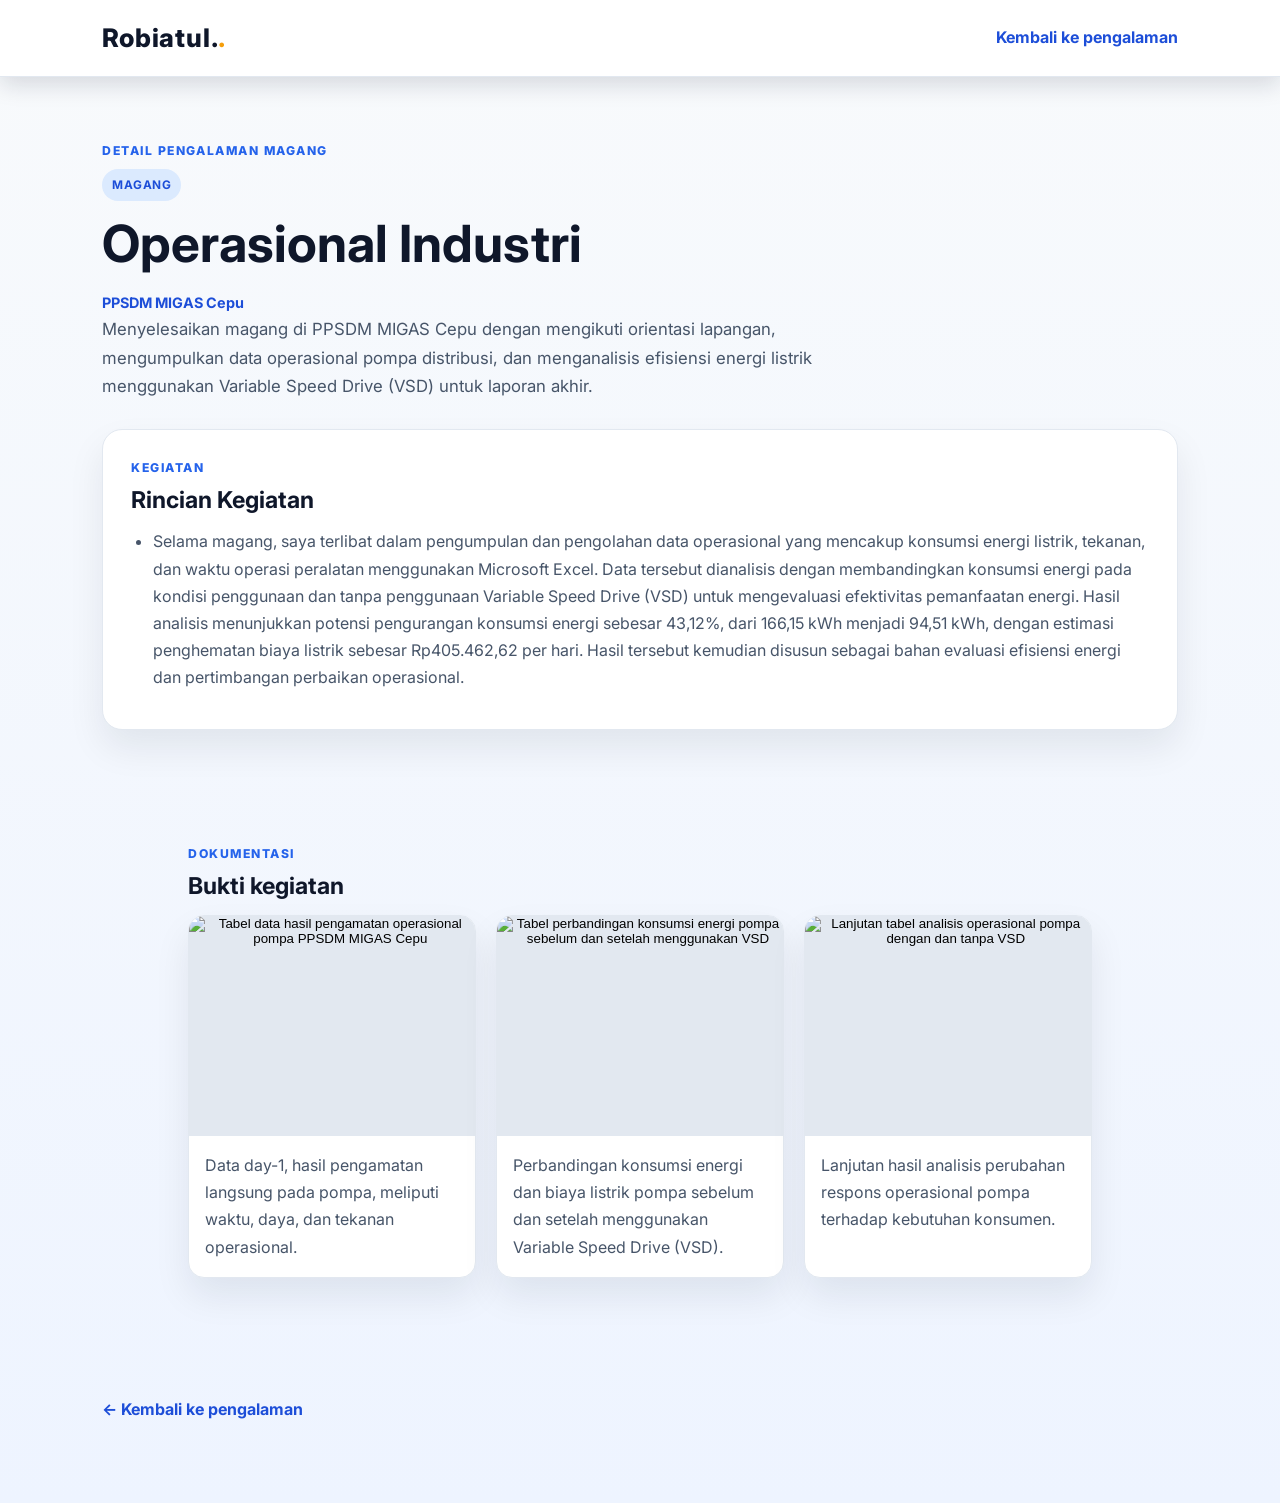
==== intern-experience-detail.html @ 257c3346 "Add files via upload" ====
<!DOCTYPE html>
<html lang="id">
<head>
    <meta charset="UTF-8">
    <meta name="viewport" content="width=device-width, initial-scale=1.0">
    <meta name="description" content="Detail kegiatan magang di Instalasi Pengolahan Air PPSDM MIGAS Cepu.">
    <title>Detail Magang | Robiatul Isnaini</title>
    <link rel="stylesheet" href="style.css">
</head>
<body class="project-detail-page">
    <nav class="navbar project-detail-navbar">
        <a class="logo" href="index.html">Robiatul.</a>
        <a class="project-back-link" href="index.html#experience">Kembali ke pengalaman</a>
    </nav>

    <main class="project-detail-main">
        <p class="project-detail-eyebrow">DETAIL PENGALAMAN MAGANG</p>
        <span class="badge">Magang</span>
        <h1 id="project-title">Operasional Industri</h1>
        <p class="project-detail-technologies">PPSDM MIGAS Cepu</p>
        <p class="experience-detail-lead">
            Menyelesaikan magang di PPSDM MIGAS Cepu dengan mengikuti orientasi lapangan, mengumpulkan data operasional pompa distribusi, dan menganalisis efisiensi energi listrik menggunakan Variable Speed Drive (VSD) untuk laporan akhir.
        </p>

        <section class="project-detail-panel experience-detail-section">
            <p class="project-detail-eyebrow">KEGIATAN</p>
            <h2>Rincian Kegiatan</h2>
            <ul class="experience-activity-list">
                <li>Selama magang, saya terlibat dalam pengumpulan dan pengolahan data operasional yang mencakup konsumsi energi listrik, tekanan, dan waktu operasi peralatan menggunakan Microsoft Excel. Data tersebut dianalisis dengan membandingkan konsumsi energi pada kondisi penggunaan dan tanpa penggunaan Variable Speed Drive (VSD) untuk mengevaluasi efektivitas pemanfaatan energi. Hasil analisis menunjukkan potensi pengurangan konsumsi energi sebesar 43,12%, dari 166,15 kWh menjadi 94,51 kWh, dengan estimasi penghematan biaya listrik sebesar Rp405.462,62 per hari. Hasil tersebut kemudian disusun sebagai bahan evaluasi efisiensi energi dan pertimbangan perbaikan operasional.</li>
            </ul>
        </section>

        <section class="experience-detail-section">
            <p class="project-detail-eyebrow">DOKUMENTASI</p>
            <h2>Bukti kegiatan</h2>
            <div class="experience-evidence-grid">
                <figure class="experience-evidence-card">
                    <button class="experience-evidence-zoom" type="button" aria-label="Perbesar data hasil pengamatan operasional pompa">
                        <img src="images/data_migas.png" alt="Tabel data hasil pengamatan operasional pompa PPSDM MIGAS Cepu">
                    </button>
                    <figcaption class="experience-evidence-caption">
                        <p>Data day-1, hasil pengamatan langsung pada pompa, meliputi waktu, daya, dan tekanan operasional.</p>
                    </figcaption>
                </figure>
                <figure class="experience-evidence-card">
                    <button class="experience-evidence-zoom" type="button" aria-label="Perbesar tabel perbandingan konsumsi energi">
                        <img src="images/Hasil_1.png" alt="Tabel perbandingan konsumsi energi pompa sebelum dan setelah menggunakan VSD">
                    </button>
                    <figcaption class="experience-evidence-caption">
                        <p>Perbandingan konsumsi energi dan biaya listrik pompa sebelum dan setelah menggunakan Variable Speed Drive (VSD).</p>
                    </figcaption>
                </figure>
                <figure class="experience-evidence-card">
                    <button class="experience-evidence-zoom" type="button" aria-label="Perbesar lanjutan tabel analisis operasional pompa">
                        <img src="images/hasil_2.png" alt="Lanjutan tabel analisis operasional pompa dengan dan tanpa VSD">
                    </button>
                    <figcaption class="experience-evidence-caption">
                        <p>Lanjutan hasil analisis perubahan respons operasional pompa terhadap kebutuhan konsumen.</p>
                    </figcaption>
                </figure>
            </div>
        </section>

        <a class="project-back-link project-bottom-link" href="index.html#experience">← Kembali ke pengalaman</a>
    </main>
    <dialog class="experience-evidence-dialog" aria-label="Pratinjau bukti kegiatan">
        <button class="experience-evidence-close" type="button" aria-label="Tutup pratinjau">&times;</button>
        <img class="experience-evidence-dialog-image" src="" alt="">
        <p class="experience-evidence-dialog-caption"></p>
    </dialog>
    <script src="script.js"></script>
</body>
</html>
---- style.css ----
@import url('https://fonts.googleapis.com/css2?family=Inter:wght@400;500;600;700;800&display=swap');

:root {
    --navy: #0f172a;
    --navy-soft: #1e293b;
    --primary: #2563eb;
    --primary-dark: #1d4ed8;
    --primary-soft: #dbeafe;
    --accent: #f59e0b;
    --background: #f8fafc;
    --section-bg: #ffffff;
    --card-bg: #ffffff;
    --text: #0f172a;
    --text-secondary: #475569;
    --border: #e2e8f0;
    --muted: #64748b;
    --success-soft: #dcfce7;
    --success-text: #166534;
    --shadow: 0 18px 36px rgba(15, 23, 42, 0.08);
}

* {
    margin: 0;
    padding: 0;
    box-sizing: border-box;
}

html {
    scroll-behavior: smooth;
}

body {
    font-family: 'Inter', Arial, sans-serif;
    line-height: 1.7;
    color: var(--text);
    background: linear-gradient(180deg, #f8fafc 0%, #eef4ff 100%);
}

section {
    padding: 90px 8%;
    scroll-margin-top: 85px;
}

h1,
h2,
h3 {
    line-height: 1.2;
    color: var(--text);
}

h2 {
    margin-bottom: 28px;
    text-align: center;
    font-size: clamp(2rem, 3vw, 2.6rem);
}

p {
    color: var(--text-secondary);
}

img {
    max-width: 100%;
    display: block;
}

.navbar {
    position: sticky;
    top: 0;
    z-index: 1000;
    display: flex;
    align-items: center;
    justify-content: space-between;
    padding: 18px 8%;
    background: rgba(15, 23, 42, 0.94);
    backdrop-filter: blur(12px);
    box-shadow: 0 8px 22px rgba(15, 23, 42, 0.14);
}

.logo {
    color: #ffffff;
    font-size: 1.6rem;
    font-weight: 800;
    letter-spacing: 0.03em;
}

.logo::after {
    content: '.';
    color: var(--accent);
}

.nav-links {
    display: flex;
    align-items: center;
    gap: 22px;
    list-style: none;
}

.nav-links a {
    color: #dfeafc;
    text-decoration: none;
    font-size: 0.84rem;
    font-weight: 600;
    transition: 0.3s ease;
}

.nav-links a:hover {
    color: var(--accent);
}

.hero {
    min-height: 88vh;
    display: flex;
    align-items: center;
    justify-content: space-between;
    gap: 50px;
    background: linear-gradient(120deg, #eef5ff 0%, #f8fafc 35%, #eef2ff 100%);
}

.hero-text {
    max-width: 680px;
}

.hero-tag {
    margin-bottom: 12px;
    color: var(--primary);
    font-weight: 700;
    letter-spacing: 0.12em;
    text-transform: uppercase;
    font-size: 0.78rem;
}

.hero h1 {
    margin-bottom: 10px;
    font-size: clamp(2.8rem, 5vw, 5rem);
    font-weight: 800;
    letter-spacing: -0.06em;
}

.hero h2 {
    margin-bottom: 18px;
    text-align: left;
    font-size: clamp(1.3rem, 2.8vw, 1.9rem);
    color: var(--primary-dark);
}

.hero-text > p:last-of-type {
    max-width: 620px;
    font-size: 1.05rem;
    color: var(--text-secondary);
}

.hero-image img {
    width: 300px;
    height: 300px;
    border-radius: 50%;
    object-fit: cover;
    border: 8px solid #ffffff;
    box-shadow: 0 0 0 8px rgba(37, 99, 235, 0.12), 0 28px 50px rgba(15, 23, 42, 0.1);
}

.hero-buttons {
    display: flex;
    flex-wrap: wrap;
    gap: 14px;
    margin-top: 28px;
}

.btn,
.project-button,
.detail-button {
    display: inline-flex;
    align-items: center;
    justify-content: center;
    border: none;
    border-radius: 12px;
    font-weight: 700;
    transition: 0.3s ease;
    cursor: pointer;
    text-decoration: none;
}

.btn {
    padding: 14px 22px;
}

.btn-primary {
    background: linear-gradient(135deg, var(--primary), var(--primary-dark));
    color: #ffffff;
    box-shadow: 0 12px 22px rgba(37, 99, 235, 0.22);
}

.btn-primary:hover,
.project-button:hover {
    transform: translateY(-2px);
    box-shadow: 0 16px 28px rgba(37, 99, 235, 0.2);
}

.btn-secondary {
    background: #ffffff;
    color: var(--primary);
    border: 1px solid rgba(37, 99, 235, 0.15);
}

.btn-secondary:hover {
    background: var(--primary-soft);
}

.about {
    background: var(--section-bg);
}

.about-card {
    max-width: 980px;
    margin: 0 auto;
    padding: 28px 32px;
    border: 1px solid var(--border);
    border-radius: 18px;
    background: linear-gradient(180deg, #ffffff 0%, #f8fafc 100%);
    box-shadow: 0 10px 28px rgba(15, 23, 42, 0.04);
}

.about-card p {
    font-size: 1.02rem;
    line-height: 1.9;
    color: var(--text-secondary);
}

.skills {
    background: #f1f5f9;
}

.skills h2:not(:first-child) {
    margin-top: 60px;
}

.skills-container {
    display: flex;
    flex-wrap: wrap;
    justify-content: center;
    gap: 12px;
    max-width: 1100px;
    margin: 0 auto;
}

.skill {
    padding: 10px 18px;
    border: 1px solid rgba(37, 99, 235, 0.15);
    border-radius: 999px;
    background: #ffffff;
    color: var(--primary-dark);
    font-size: 0.88rem;
    font-weight: 600;
    transition: 0.3s ease;
}

.skill:hover {
    background: linear-gradient(135deg, var(--primary), var(--primary-dark));
    color: #ffffff;
    transform: translateY(-4px);
    box-shadow: 0 12px 24px rgba(37, 99, 235, 0.2);
}

.tools {
    background: var(--section-bg);
}

.tools-container {
    display: grid;
    grid-template-columns: repeat(auto-fit, minmax(150px, 1fr));
    gap: 20px;
}

.tool {
    padding: 22px 15px;
    border: 1px solid var(--border);
    border-radius: 16px;
    background: linear-gradient(180deg, #ffffff 0%, #f8fafc 100%);
    text-align: center;
    transition: 0.3s ease;
}

.tool:hover {
    transform: translateY(-6px);
    border-color: rgba(37, 99, 235, 0.35);
    box-shadow: var(--shadow);
}

.tool img {
    width: 64px;
    height: 64px;
    margin: 0 auto 10px;
    object-fit: contain;
}

.tool p {
    color: var(--text);
    font-weight: 700;
}

.projects {
    background: linear-gradient(180deg, #f1f5f9 0%, #eaf1fb 100%);
}

.section-description {
    max-width: 660px;
    margin: -10px auto 36px;
    text-align: center;
    color: var(--muted);
}

.projects-container {
    display: grid;
    grid-template-columns: repeat(3, minmax(0, 1fr));
    gap: 24px;
    max-width: 1280px;
    margin: 0 auto;
}

.project-card {
    display: flex;
    flex-direction: column;
    overflow: hidden;
    border: 1px solid var(--border);
    border-radius: 20px;
    background: var(--card-bg);
    box-shadow: var(--shadow);
    transition: transform 0.3s ease, box-shadow 0.3s ease, border-color 0.3s ease;
}

.project-card:hover {
    transform: translateY(-5px);
    border-color: rgba(37, 99, 235, 0.3);
    box-shadow: 0 22px 40px rgba(15, 23, 42, 0.12);
}

.project-card img {
    width: 100%;
    aspect-ratio: 16 / 10;
    object-fit: cover;
    background: #e2e8f0;
}

.project-placeholder-image {
    display: grid;
    width: 100%;
    height: 220px;
    place-items: center;
    background: linear-gradient(135deg, #dbeafe, #eff6ff);
    color: var(--primary-dark);
    font-weight: 700;
}

.project-placeholder .project-content p {
    color: var(--muted);
}

.project-content {
    display: flex;
    flex: 1;
    flex-direction: column;
    padding: 24px;
}

.project-content > .badge {
    align-self: flex-start;
    margin: 0 6px 12px 0;
}

.badge {
    display: inline-block;
    margin-bottom: 12px;
    padding: 6px 10px;
    border-radius: 999px;
    background: var(--primary-soft);
    color: var(--primary-dark);
    font-size: 0.74rem;
    font-weight: 700;
    letter-spacing: 0.04em;
    text-transform: uppercase;
}

.project-content h3 {
    margin-bottom: 10px;
    font-size: 1.16rem;
}

.project-content p {
    margin-bottom: 14px;
}

.project-content > p:not(.technologies) {
    flex: 1;
}

.technologies {
    margin-bottom: 18px;
    color: var(--primary);
    font-size: 0.84rem;
    font-weight: 700;
}

.detail-button {
    width: 100%;
    margin-top: 10px;
    padding: 11px 18px;
    background: #edf4ff;
    color: var(--primary-dark);
    border: 1px solid rgba(37, 99, 235, 0.12);
}

.detail-button:hover {
    background: var(--primary-soft);
}

.project-button {
    width: 100%;
    margin-top: 10px;
    padding: 12px 18px;
    background: linear-gradient(135deg, var(--primary), var(--primary-dark));
    color: #ffffff;
    text-align: center;
}

.project-card a:focus-visible {
    outline: 3px solid var(--accent);
    outline-offset: 3px;
}

.detail-panel {
    max-height: 0;
    overflow: hidden;
    transition: max-height 0.35s ease, margin-top 0.35s ease, opacity 0.35s ease;
    opacity: 0;
}

.is-open .detail-panel {
    max-height: 240px;
    margin-top: 15px;
    opacity: 1;
}

.detail-panel ul {
    padding-left: 18px;
    color: var(--text-secondary);
}

.detail-panel li {
    margin-bottom: 8px;
}

.experience {
    background: var(--section-bg);
}

.experience-grid {
    display: grid;
    gap: 24px;
    max-width: 1100px;
    margin: 0 auto;
}

.experience-item {
    display: grid;
    grid-template-columns: 220px 1fr;
    gap: 26px;
    align-items: center;
    padding: 24px;
    border: 1px solid var(--border);
    border-left: 5px solid var(--primary);
    border-radius: 18px;
    background: linear-gradient(180deg, #ffffff 0%, #f8fafc 100%);
    box-shadow: var(--shadow);
}

.experience-image {
    width: 100%;
    height: 160px;
    border-radius: 14px;
    overflow: hidden;
}

.experience-image img {
    width: 100%;
    height: 100%;
    object-fit: cover;
}

.experience-content h3 {
    margin-bottom: 8px;
    font-size: 1.2rem;
}

.experience-content p {
    margin-bottom: 8px;
    font-weight: 600;
    color: var(--primary-dark);
}

.experience-type {
    display: inline-block;
    margin-bottom: 10px;
    padding: 6px 10px;
    border-radius: 999px;
    background: var(--success-soft);
    color: var(--success-text);
    font-size: 0.74rem;
    font-weight: 700;
    text-transform: uppercase;
    letter-spacing: 0.04em;
}

.education {
    background: linear-gradient(135deg, #eef2ff 0%, #ecfeff 100%);
}

.education-item {
    display: flex;
    align-items: center;
    gap: 30px;
    max-width: 900px;
    margin: 0 auto;
    padding: 30px;
    border-radius: 18px;
    background: #ffffff;
    box-shadow: var(--shadow);
}

.education-logo img {
    width: 110px;
    height: 110px;
    object-fit: contain;
}

.education-content h3 {
    margin-bottom: 10px;
    color: var(--primary-dark);
    font-size: 1.4rem;
}

.education-status {
    display: inline-block;
    margin-bottom: 10px;
    padding: 5px 12px;
    border-radius: 999px;
    background: var(--success-soft);
    color: var(--success-text);
    font-size: 0.8rem;
    font-weight: 700;
}

.contact {
    background: var(--navy);
    text-align: center;
}

.contact h2 {
    color: #ffffff;
}

.contact p {
    color: #cbd5e1;
}

#contact .contact-links {
    display: flex;
    justify-content: center;
    gap: 18px;
    margin-top: 26px;
}

#contact .contact-item {
    display: flex;
    align-items: center;
    justify-content: center;
    width: 64px;
    height: 64px;
    border: 1px solid rgba(148, 163, 184, 0.4);
    border-radius: 14px;
    background: rgba(30, 41, 59, 0.9);
    transition: 0.3s ease;
}

#contact .contact-item:hover {
    transform: translateY(-5px);
    background: var(--primary);
    border-color: rgba(255, 255, 255, 0.3);
}

#contact .contact-item img {
    width: 38px;
    height: 38px;
    object-fit: contain;
}

footer {
    padding: 22px;
    background: #020617;
    text-align: center;
}

footer p {
    color: #94a3b8;
    font-size: 0.85rem;
}

@media (max-width: 850px) {
    .projects-container {
        grid-template-columns: repeat(2, minmax(0, 1fr));
    }

    .navbar {
        flex-direction: column;
        gap: 12px;
    }

    .nav-links {
        justify-content: center;
        flex-wrap: wrap;
    }

    .hero {
        flex-direction: column-reverse;
        justify-content: center;
        text-align: center;
    }

    .hero h2,
    .hero-text {
        text-align: center;
    }

    .hero-buttons {
        justify-content: center;
    }
}

@media (max-width: 600px) {
    section {
        padding: 70px 5%;
    }

    .projects-container {
        grid-template-columns: 1fr;
        gap: 20px;
    }

    .project-content {
        padding: 20px;
    }

    .nav-links a {
        font-size: 0.74rem;
    }

    .hero-image img {
        width: 220px;
        height: 220px;
    }

    .experience-item,
    .education-item {
        grid-template-columns: 1fr;
        flex-direction: column;
        align-items: flex-start;
    }

    .experience-item {
        display: block;
    }

    .experience-image {
        height: 180px;
        margin-bottom: 16px;
    }

    .education-item {
        display: flex;
    }
}

.project-detail-page {
    min-height: 100vh;
}

.project-detail-navbar {
    justify-content: space-between;
    padding: 16px 8%;
    background: rgba(255, 255, 255, 0.94);
    border-bottom: 1px solid var(--border);
}

.project-detail-navbar .logo {
    color: var(--navy);
    text-decoration: none;
}

.project-back-link {
    color: var(--primary-dark);
    font-weight: 700;
    text-decoration: none;
}

.project-back-link:hover {
    text-decoration: underline;
}

.project-detail-main {
    width: min(1100px, 84%);
    margin: 0 auto;
    padding: 64px 0 80px;
}

.project-detail-eyebrow {
    margin-bottom: 8px;
    color: var(--primary);
    font-size: 0.76rem;
    font-weight: 800;
    letter-spacing: 0.12em;
}

.project-detail-main h1#project-title {
    margin-bottom: 14px;
    font-size: clamp(2rem, 5vw, 3.2rem);
}

.project-detail-intro {
    max-width: 780px;
    font-size: 1.05rem;
}

.project-detail-technologies {
    margin-top: 16px;
    color: var(--primary-dark);
    font-size: 0.9rem;
    font-weight: 700;
}

.project-preview-section,
.project-detail-panel {
    padding: 28px;
    border: 1px solid var(--border);
    border-radius: 20px;
    background: var(--card-bg);
    box-shadow: var(--shadow);
}

.project-preview-section {
    margin-top: 38px;
}

.project-detail-section-heading h2,
.project-detail-panel h2 {
    margin-bottom: 18px;
    text-align: left;
    font-size: 1.45rem;
}

.project-preview-link {
    display: block;
    overflow: hidden;
    border-radius: 14px;
    background: #e2e8f0;
    text-decoration: none;
}

.project-preview-image {
    width: 100%;
    max-height: 650px;
    object-fit: contain;
}

.project-preview-link span {
    display: block;
    padding: 10px 14px;
    background: #f8fafc;
    color: var(--primary-dark);
    font-size: 0.85rem;
    font-weight: 700;
}

.project-preview-caption {
    margin-top: 12px;
    font-size: 0.9rem;
}

.project-detail-grid {
    margin-top: 24px;
}

.project-highlights {
    display: grid;
    grid-template-columns: repeat(2, minmax(0, 1fr));
    gap: 16px;
}

.project-highlight {
    padding: 18px;
    border: 1px solid var(--border);
    border-radius: 14px;
}

.project-highlight h3 {
    margin-bottom: 8px;
    color: var(--primary-dark);
    font-size: 1rem;
}

.project-highlight p {
    margin: 0;
    color: var(--text-secondary);
}

.project-highlight ul {
    margin: 0;
    padding-left: 20px;
    color: var(--text-secondary);
}

.project-highlight li + li {
    margin-top: 6px;
}

@media (max-width: 640px) {
    .project-highlights {
        grid-template-columns: 1fr;
    }
}

.project-bottom-link {
    display: inline-block;
    margin-top: 28px;
}

.project-detail-main [hidden] {
    display: none;
}

.experience-detail-lead {
    max-width: 800px;
    margin-bottom: 28px;
    font-size: 1.05rem;
}

.experience-detail-section {
    margin-top: 24px;
}

.experience-detail-section h2 {
    margin-bottom: 14px;
    text-align: left;
    font-size: 1.45rem;
}

.experience-activity-list {
    padding-left: 22px;
    color: var(--text-secondary);
}

.experience-activity-list li {
    margin-bottom: 10px;
}

.experience-evidence-grid {
    display: grid;
    grid-template-columns: repeat(auto-fit, minmax(260px, 1fr));
    gap: 20px;
}

.experience-evidence-card {
    overflow: hidden;
    border: 1px solid var(--border);
    border-radius: 16px;
    background: var(--card-bg);
    box-shadow: var(--shadow);
}

.experience-evidence-card img {
    width: 100%;
    height: 220px;
    object-fit: contain;
    background: #e2e8f0;
}

.experience-evidence-zoom {
    display: block;
    width: 100%;
    padding: 0;
    border: 0;
    background: transparent;
    cursor: zoom-in;
}

.experience-evidence-caption {
    padding: 16px;
}

.experience-evidence-caption p {
    margin: 0;
}

.experience-evidence-caption h3 {
    margin-bottom: 6px;
}

.experience-evidence-dialog {
    position: fixed;
    width: min(92vw, 1100px);
    max-width: none;
    max-height: 92vh;
    margin: auto;
    padding: 48px 20px 20px;
    border: 1px solid var(--border);
    border-radius: 16px;
    background: var(--card-bg);
    color: var(--text);
    box-shadow: var(--shadow);
}

.experience-evidence-dialog::backdrop {
    background: rgba(15, 23, 42, 0.82);
}

.experience-evidence-dialog-image {
    display: block;
    max-width: 100%;
    max-height: 75vh;
    margin: 0 auto;
    object-fit: contain;
}

.experience-evidence-dialog-caption {
    margin: 14px 0 0;
    text-align: center;
}

.experience-evidence-close {
    position: absolute;
    top: 8px;
    right: 12px;
    width: 36px;
    height: 36px;
    border: 0;
    border-radius: 50%;
    background: var(--primary-soft);
    color: var(--primary-dark);
    font-size: 1.6rem;
    line-height: 1;
    cursor: pointer;
}

.experience-report-notice {
    padding: 20px;
    border: 1px dashed var(--border);
    border-radius: 14px;
    background: var(--card-bg);
}

.experience-report-link {
    display: inline-flex;
}

@media (max-width: 700px) {
    .project-detail-navbar {
        padding: 14px 5%;
    }

    .project-detail-main {
        width: 90%;
        padding-top: 42px;
    }

    .project-preview-section,
    .project-detail-panel {
        padding: 20px;
    }

}
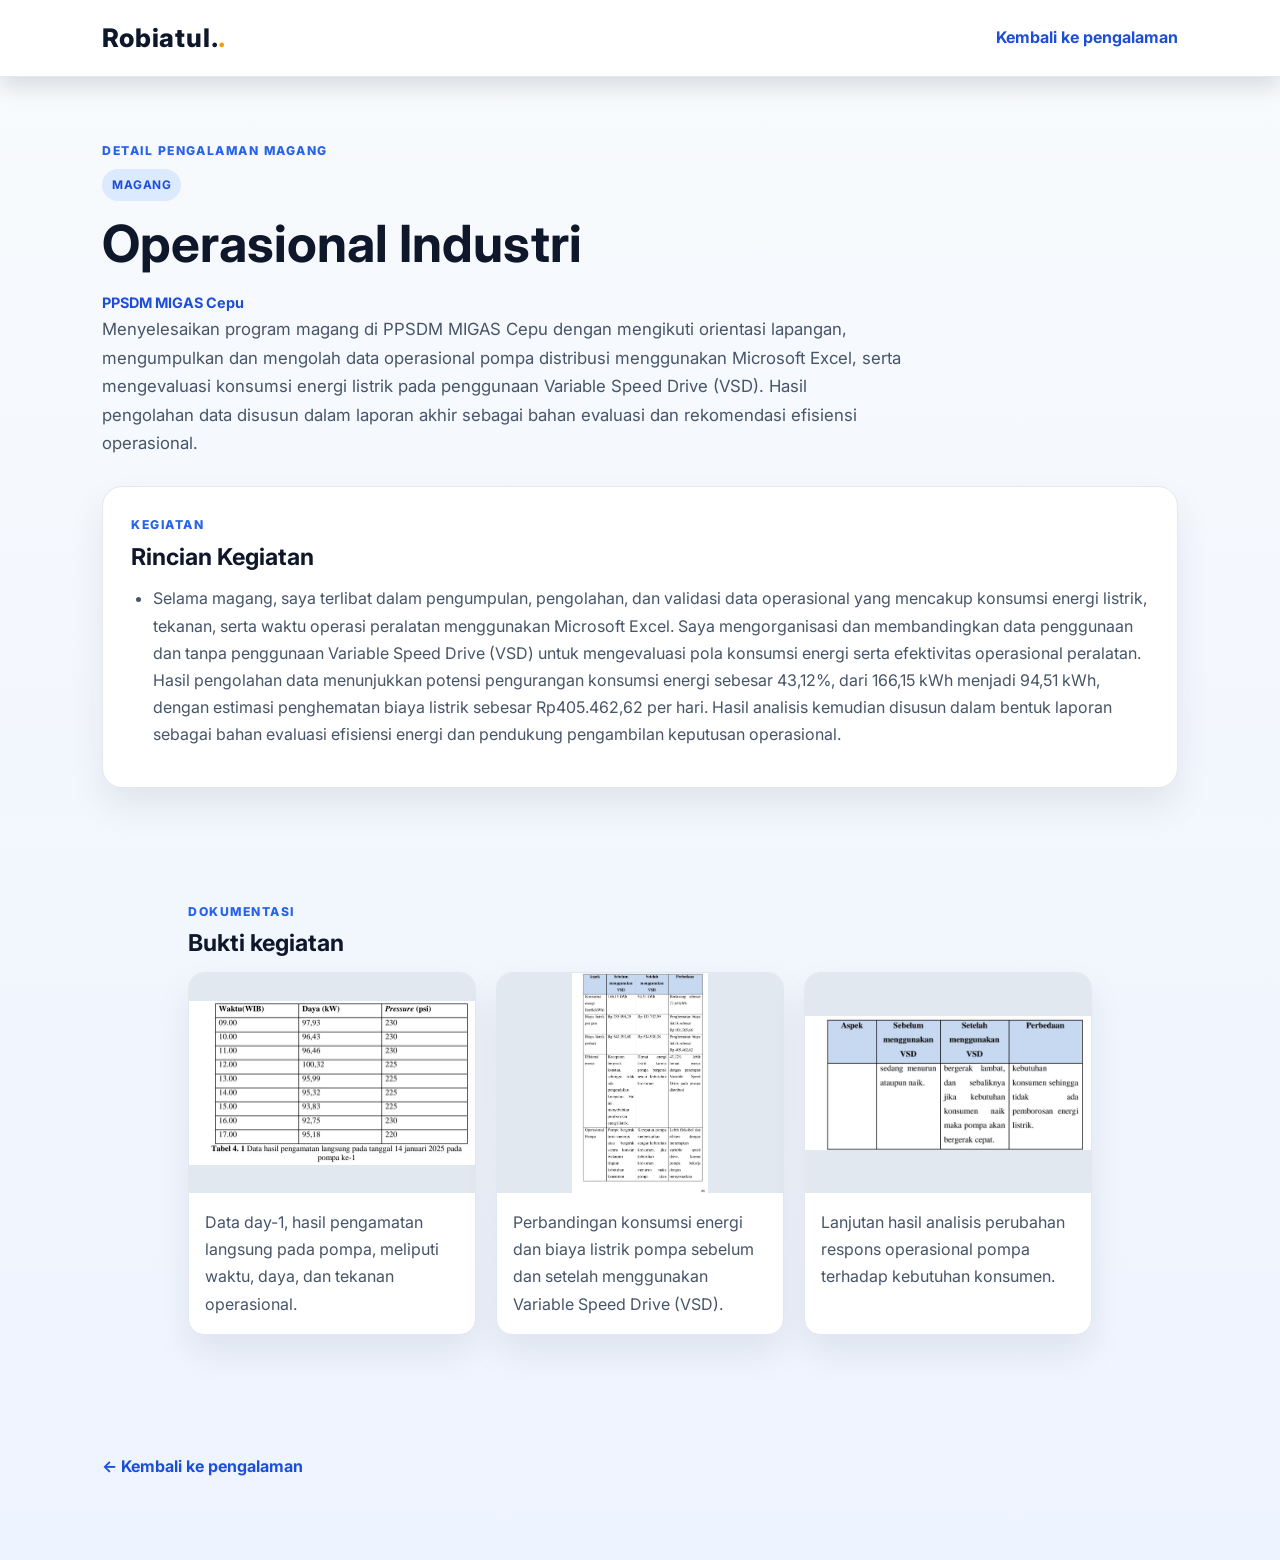
==== commit fd7cb6cc: "Update internship experience details and documentation Menyelesaikan program magang di PPSDM MIGAS C" ====
--- a/intern-experience-detail.html
+++ b/intern-experience-detail.html
@@ -19,15 +19,16 @@
         <h1 id="project-title">Operasional Industri</h1>
         <p class="project-detail-technologies">PPSDM MIGAS Cepu</p>
         <p class="experience-detail-lead">
-            Menyelesaikan magang di PPSDM MIGAS Cepu dengan mengikuti orientasi lapangan, mengumpulkan data operasional pompa distribusi, dan menganalisis efisiensi energi listrik menggunakan Variable Speed Drive (VSD) untuk laporan akhir.
+            Menyelesaikan program magang di PPSDM MIGAS Cepu dengan mengikuti orientasi lapangan, mengumpulkan dan mengolah data operasional pompa distribusi menggunakan Microsoft Excel, serta mengevaluasi konsumsi energi listrik pada penggunaan Variable Speed Drive (VSD). Hasil pengolahan data disusun dalam laporan akhir sebagai bahan evaluasi dan rekomendasi efisiensi operasional.
         </p>
 
         <section class="project-detail-panel experience-detail-section">
             <p class="project-detail-eyebrow">KEGIATAN</p>
             <h2>Rincian Kegiatan</h2>
             <ul class="experience-activity-list">
-                <li>Selama magang, saya terlibat dalam pengumpulan dan pengolahan data operasional yang mencakup konsumsi energi listrik, tekanan, dan waktu operasi peralatan menggunakan Microsoft Excel. Data tersebut dianalisis dengan membandingkan konsumsi energi pada kondisi penggunaan dan tanpa penggunaan Variable Speed Drive (VSD) untuk mengevaluasi efektivitas pemanfaatan energi. Hasil analisis menunjukkan potensi pengurangan konsumsi energi sebesar 43,12%, dari 166,15 kWh menjadi 94,51 kWh, dengan estimasi penghematan biaya listrik sebesar Rp405.462,62 per hari. Hasil tersebut kemudian disusun sebagai bahan evaluasi efisiensi energi dan pertimbangan perbaikan operasional.</li>
+                <li>Selama magang, saya terlibat dalam pengumpulan, pengolahan, dan validasi data operasional yang mencakup konsumsi energi listrik, tekanan, serta waktu operasi peralatan menggunakan Microsoft Excel. Saya mengorganisasi dan membandingkan data penggunaan dan tanpa penggunaan Variable Speed Drive (VSD) untuk mengevaluasi pola konsumsi energi serta efektivitas operasional peralatan. Hasil pengolahan data menunjukkan potensi pengurangan konsumsi energi sebesar 43,12%, dari 166,15 kWh menjadi 94,51 kWh, dengan estimasi penghematan biaya listrik sebesar Rp405.462,62 per hari. Hasil analisis kemudian disusun dalam bentuk laporan sebagai bahan evaluasi efisiensi energi dan pendukung pengambilan keputusan operasional.</li>
             </ul>
+            
         </section>
 
         <section class="experience-detail-section">
